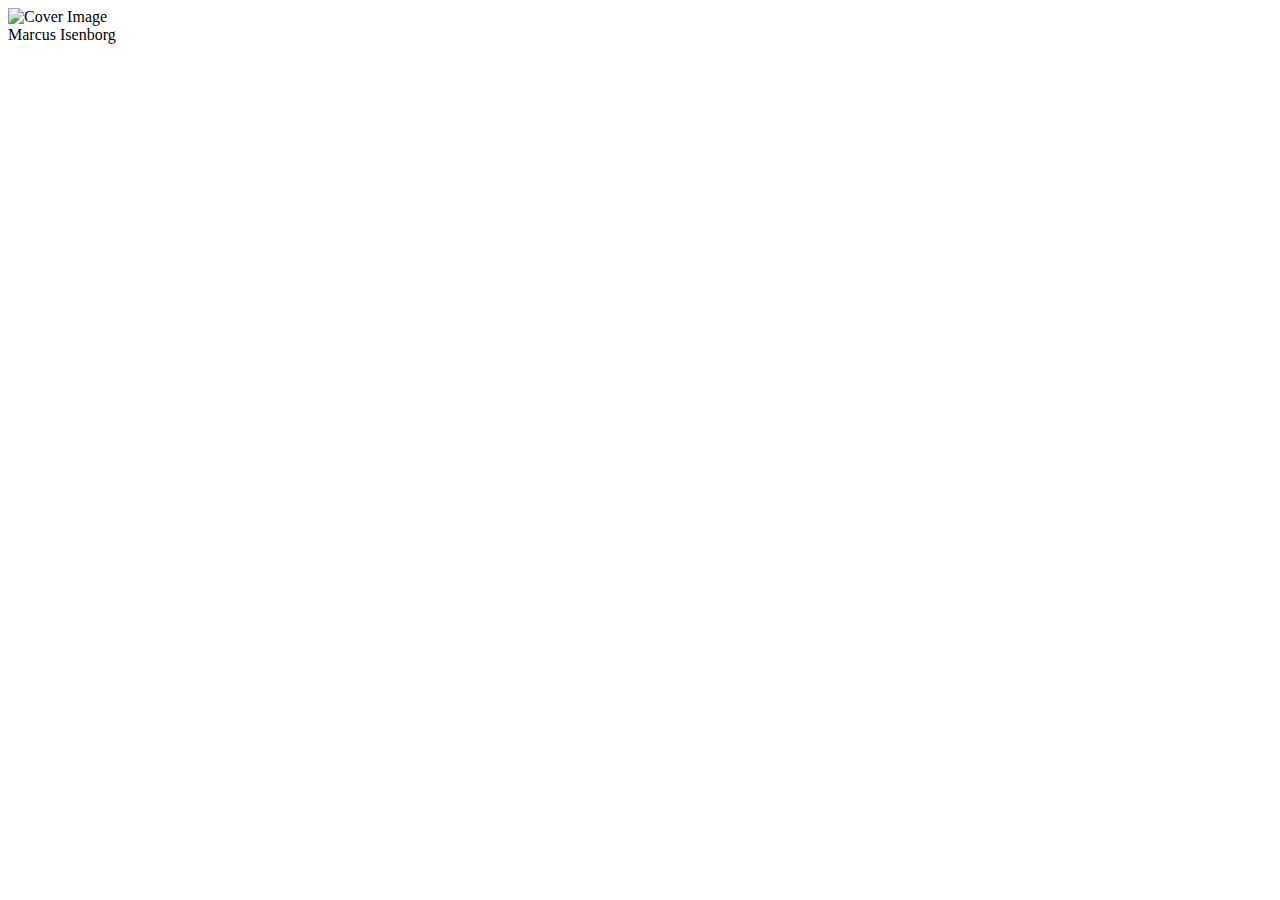
==== index.html @ dbb62a64 "Background image and name" ====
<!DOCTYPE html>
<html>
<head>
    <title>Marcus Isenborg</title>
    <link rel="stylesheet" type="text/css" href="styles.css">
</head>
<body>
    <div class="content">
        <img src="background.jpeg" alt="Cover Image" class="cover-image">
        <div class="name">Marcus Isenborg</div>
        <a href="https://github.com/MackieeDev" target="_blank" rel="noopener noreferrer">
            <div class="github-icon"></div>
        </a>
    </div>
</body>
</html>
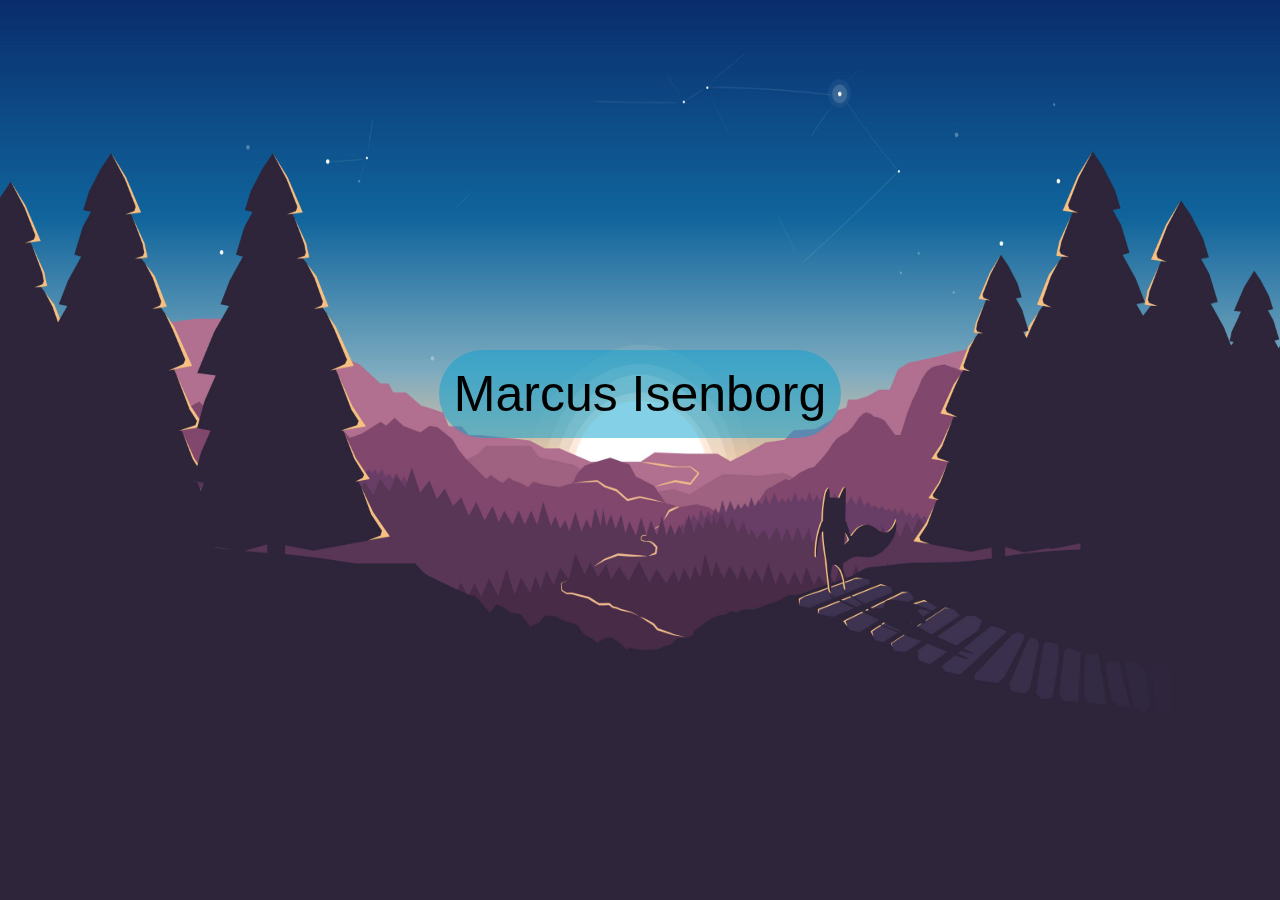
==== commit 4d6574c6: "Fix styles" ====
--- a/index.html
+++ b/index.html
@@ -6,7 +6,7 @@
 </head>
 <body>
     <div class="content">
-        <img src="background.jpeg" alt="Cover Image" class="cover-image">
+        <img src="images/background.jpeg" alt="Cover Image" class="cover-image">
         <div class="name">Marcus Isenborg</div>
         <a href="https://github.com/MackieeDev" target="_blank" rel="noopener noreferrer">
             <div class="github-icon"></div>
--- a/styles.css
+++ b/styles.css
@@ -0,0 +1,33 @@
+body {
+    margin: 0;
+    padding: 0;
+}
+
+.cover-image {
+    position: absolute;
+    top: 0;
+    left: 0;
+    width: 100%;
+    height: 100%;
+    z-index: -1;
+}
+
+.content {
+    display: flex;
+    flex-direction: column;
+    align-items: center;
+    height: 100vh;
+    color: black;
+    font-family: Arial, Helvetica, sans-serif;
+}
+
+.name {
+    background-color: rgba(10, 162, 208, 0.5);
+    border-radius:50px;
+    padding: 15px;
+    font-size: 50px;
+    font-family: Helvetica;
+    margin-top: 350px;
+    margin-bottom: 20px;
+}
+
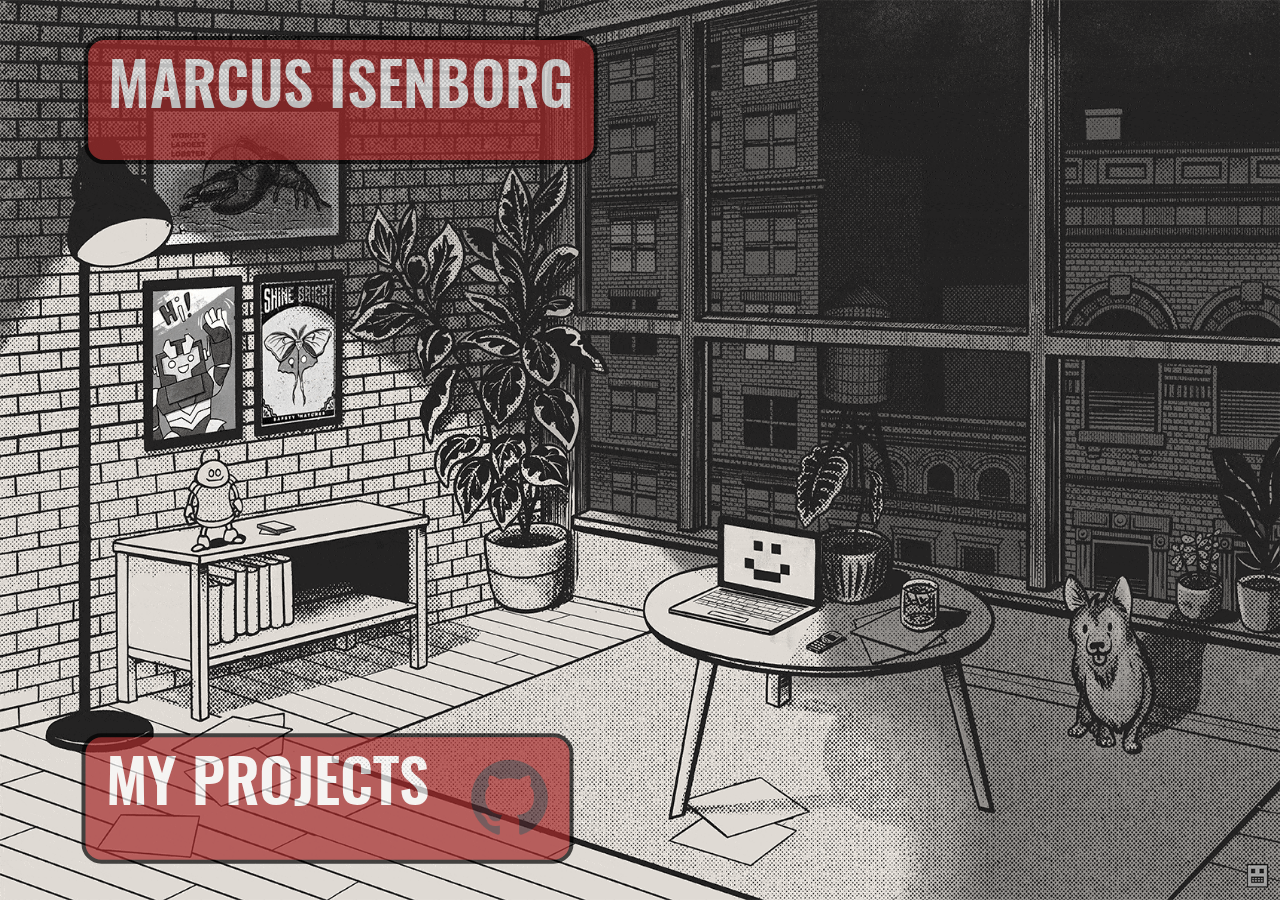
==== commit 604bd953: "changes" ====
--- a/index.html
+++ b/index.html
@@ -2,15 +2,28 @@
 <html>
 <head>
     <title>Marcus Isenborg</title>
-    <link rel="stylesheet" type="text/css" href="styles.css">
+    <link rel="stylesheet" href="styles.css">
 </head>
 <body>
-    <div class="content">
-        <img src="images/background.jpeg" alt="Cover Image" class="cover-image">
-        <div class="name">Marcus Isenborg</div>
-        <a href="https://github.com/MackieeDev" target="_blank" rel="noopener noreferrer">
-            <div class="github-icon"></div>
-        </a>
+    <img src="images/background.gif" alt="Cover Image" class="cover-image">
+    
+    <div class="about-me">
+        <div class="name">MARCUS ISENBORG</div>
+        <div class="details">
+            <p>Currently in university to</p>
+            <p>become a software engineer</p>
+        </div>
+    </div>
+    <div class="my-projects">
+        <div class="title">MY PROJECTS</div> 
+        <div class="github">
+            <a href="https://github.com/Isenborg" target="_blank" rel="noopener noreferrer">
+                <img src="images/github-mark.png" alt="GitHub">
+            </a>
+        </div>
+    </div>
+
+    <div class="icons">
     </div>
 </body>
 </html>
--- a/styles.css
+++ b/styles.css
@@ -1,7 +1,101 @@
+
+@font-face {
+    font-family: 'oswald';
+    src: url(fonts/oswald-demibold-webfont.woff2) format('truetype');
+}
+
 body {
     margin: 0;
     padding: 0;
+    font-family: 'oswald';
 }
+
+
+.about-me {
+    opacity: 0.7;
+    font-family: 'oswald';
+    position: absolute;
+    margin: 20px;
+    background-color: brown;
+    border-radius: 25px;
+    border: 5px solid black;
+    display: inline-block;
+    height: 150px;
+    transition: display 0.5s ease, transform 0.5s ease, height 0.5s, opacity 0.5s ease-in-out;
+}
+
+
+.about-me .name {
+    font-size: 75px;
+    font-family: 'oswald', sans-serif;
+    padding: 25px;
+    color: white;
+}
+
+.about-me .details {
+    font-style: oblique;
+    font-size: 30px;
+    margin: 20px;
+    opacity: 0;
+    transition: opacity 0.5s;
+}
+
+
+.about-me:not(:hover) {
+    transform: scale(0.8);
+}
+
+.about-me:hover .details{
+    opacity: 1;
+}
+
+.about-me:hover {
+    height: 350px;
+    opacity: 1;
+}
+
+.my-projects {
+    opacity: 0.7;
+    position: absolute;
+    bottom: 0px;
+    left: 0px;
+    background-color: brown;
+    border-radius: 25px;
+    border: 5px solid black;
+    display: flex;
+    align-items: flex-start;
+    margin: 20px;
+    transition: transform 0.5s ease, opacity 0.5s;
+
+}
+
+.my-projects .title {
+    flex-grow: 1;
+    font-size: 75px;
+    font-family: 'oswald', sans-serif;
+    padding: 25px;
+    color: white;
+}
+
+.my-projects:not(:hover) {
+    transform: scale(0.8);
+}
+
+.my-projects img {
+    width: 100px;
+    margin: 25px;
+    opacity: 0.7;
+}
+
+.my-projects img:hover {
+    opacity: 1;
+}
+
+.my-projects:hover {
+    opacity: 1;
+}
+
+
 
 .cover-image {
     position: absolute;
@@ -12,22 +106,3 @@
     z-index: -1;
 }
 
-.content {
-    display: flex;
-    flex-direction: column;
-    align-items: center;
-    height: 100vh;
-    color: black;
-    font-family: Arial, Helvetica, sans-serif;
-}
-
-.name {
-    background-color: rgba(10, 162, 208, 0.5);
-    border-radius:50px;
-    padding: 15px;
-    font-size: 50px;
-    font-family: Helvetica;
-    margin-top: 350px;
-    margin-bottom: 20px;
-}
-
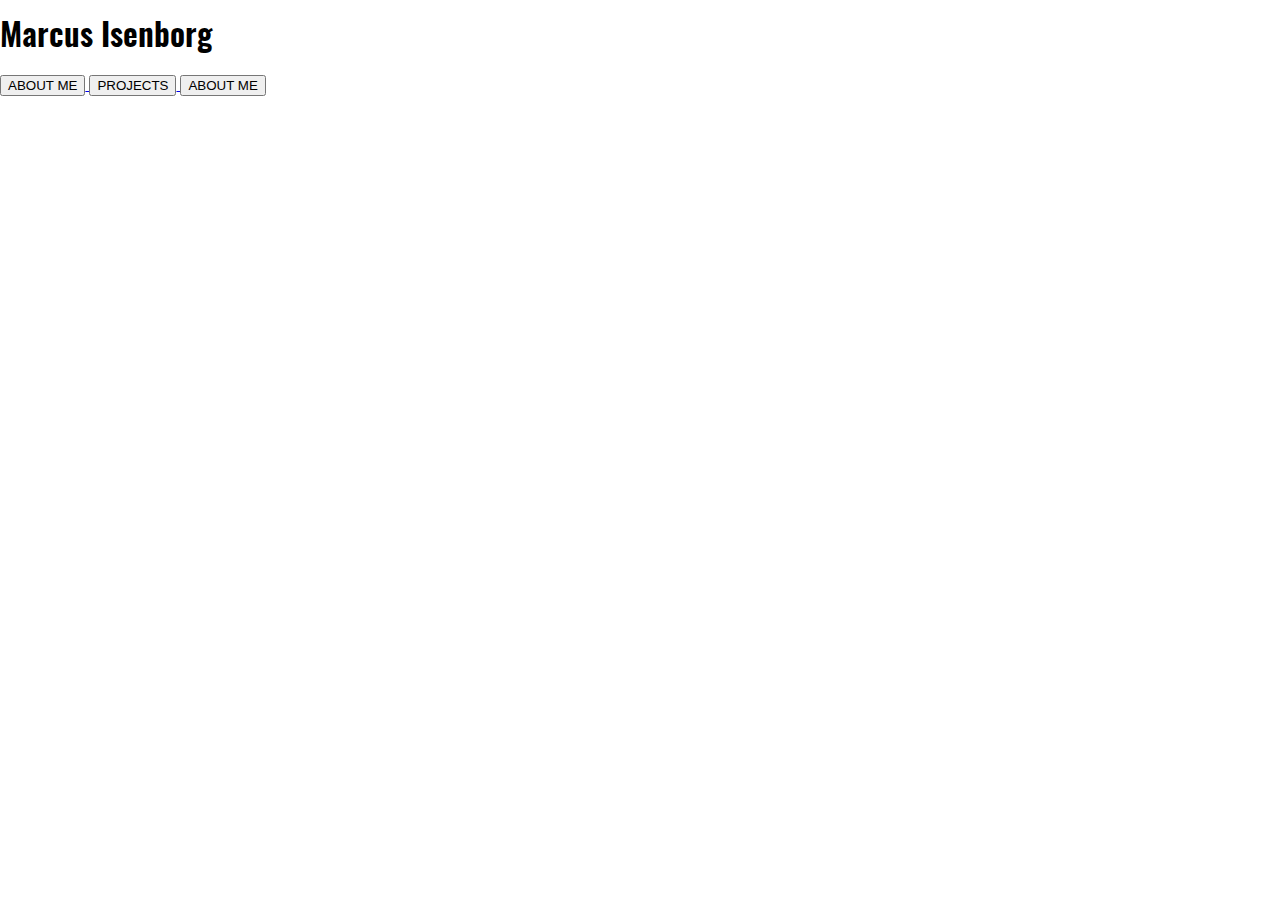
==== commit 3bd6f82d: "..." ====
--- a/index.html
+++ b/index.html
@@ -3,27 +3,26 @@
 <head>
     <title>Marcus Isenborg</title>
     <link rel="stylesheet" href="styles.css">
+    
 </head>
+
 <body>
-    <img src="images/background.gif" alt="Cover Image" class="cover-image">
+    <script src="title.js"></script>
+    <div class="header" id="header">
+        <h1 id="title">Marcus Isenborg</h1>    
+    </div>
+    <div class="button-container">
+        <a href="about.html">
+            <button type="button">ABOUT ME</button>
+        </a>
+        <a href="projects.html">
+            <button type="button">PROJECTS</button>
+        </a>
+        <a href="about.html">
+            <button type="button">ABOUT ME</button>
+        </a>
+    </div>
     
-    <div class="about-me">
-        <div class="name">MARCUS ISENBORG</div>
-        <div class="details">
-            <p>Currently in university to</p>
-            <p>become a software engineer</p>
-        </div>
-    </div>
-    <div class="my-projects">
-        <div class="title">MY PROJECTS</div> 
-        <div class="github">
-            <a href="https://github.com/Isenborg" target="_blank" rel="noopener noreferrer">
-                <img src="images/github-mark.png" alt="GitHub">
-            </a>
-        </div>
-    </div>
+</body>
 
-    <div class="icons">
-    </div>
-</body>
 </html>
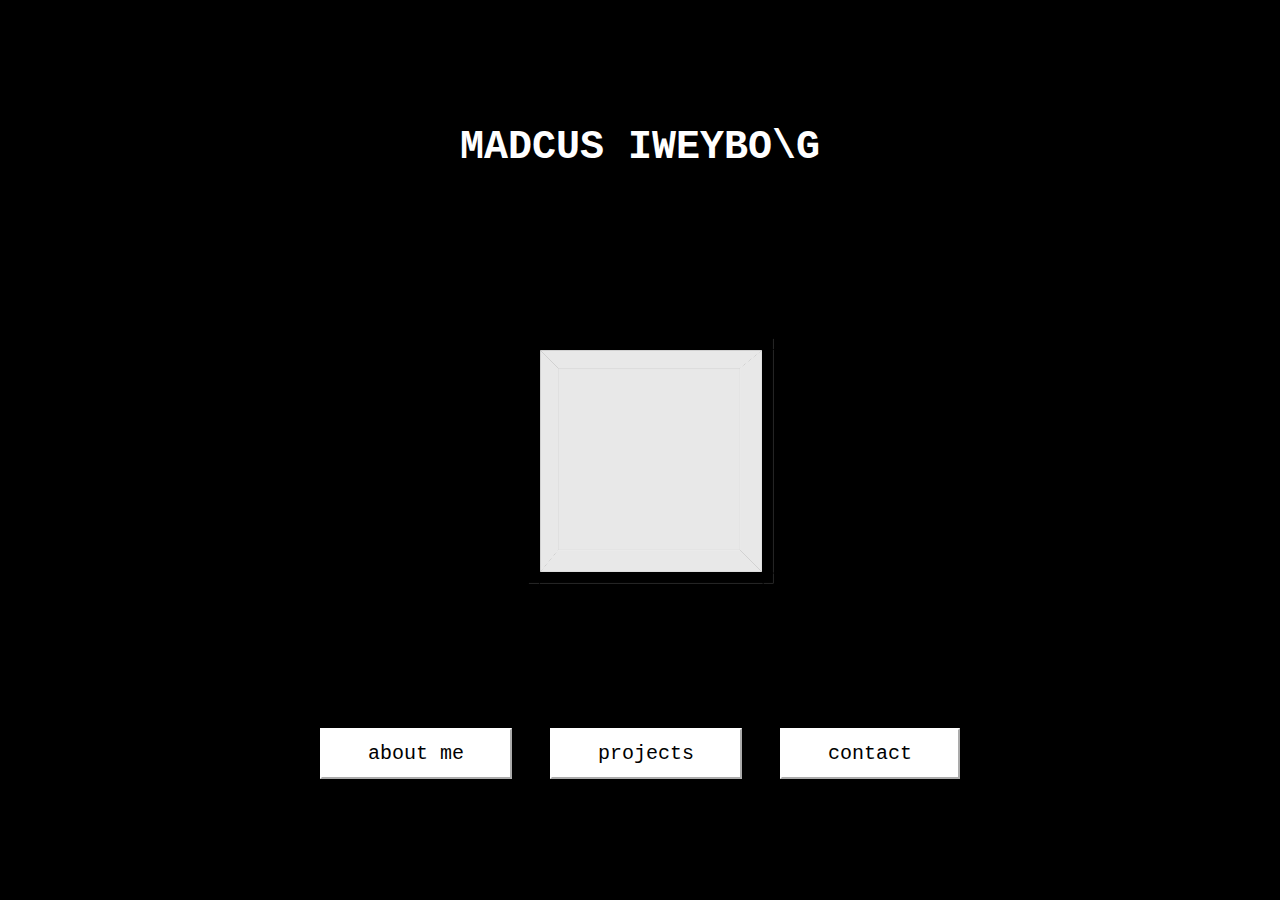
==== commit af0ee61f: "added video-player" ====
--- a/index.html
+++ b/index.html
@@ -11,15 +11,26 @@
     <div class="header" id="header">
         <h1 id="title">Marcus Isenborg</h1>    
     </div>
+
+    <div class="spinning-cube">
+        <div class="cube">
+            <div class="face front"></div>
+            <div class="face back"></div>
+            <div class="face left"></div>
+            <div class="face right"></div>
+            <div class="face top"></div>
+            <div class="face bottom"></div>
+        </div>
+    </div>
     <div class="button-container">
         <a href="about.html">
-            <button type="button">ABOUT ME</button>
+            <button class="bn-32 bn32">about me</button>
         </a>
         <a href="projects.html">
-            <button type="button">PROJECTS</button>
+            <button class="bn-32 bn32">projects</button>
         </a>
-        <a href="about.html">
-            <button type="button">ABOUT ME</button>
+        <a href="contact.html">
+            <button class="bn-32 bn32">contact</button>
         </a>
     </div>
     
--- a/styles.css
+++ b/styles.css
@@ -1,108 +1,115 @@
+body {
+    background-color: black;
 
-@font-face {
-    font-family: 'oswald';
-    src: url(fonts/oswald-demibold-webfont.woff2) format('truetype');
+
+    font-family: 'Courier New', Courier, monospace;
+
 }
 
-body {
-    margin: 0;
-    padding: 0;
-    font-family: 'oswald';
+.header {
+    position: absolute;
+    top: 10vh;
+    left: 50%;
+    background-repeat: no-repeat;
+    background-position: center;
+    background-size:auto;
+
+    transform: translateX(-50%);
+    border-radius: 10px;
+
+    width: 95%;
+    height: 80vh;
+
+
+    display: flex;
+    justify-content: center;
+    text-align: center;
+
+    position: relative;
 }
 
 
-.about-me {
-    opacity: 0.7;
-    font-family: 'oswald';
+.header h1{
+    font-family: 'Courier New', Courier, monospace;
+    font-size: 40px;
+    font-weight: 800;
     position: absolute;
-    margin: 20px;
-    background-color: brown;
-    border-radius: 25px;
-    border: 5px solid black;
-    display: inline-block;
-    height: 150px;
-    transition: display 0.5s ease, transform 0.5s ease, height 0.5s, opacity 0.5s ease-in-out;
-}
+    color: white;
 
-
-.about-me .name {
-    font-size: 75px;
-    font-family: 'oswald', sans-serif;
-    padding: 25px;
-    color: white;
-}
-
-.about-me .details {
-    font-style: oblique;
-    font-size: 30px;
-    margin: 20px;
-    opacity: 0;
-    transition: opacity 0.5s;
-}
-
-
-.about-me:not(:hover) {
-    transform: scale(0.8);
-}
-
-.about-me:hover .details{
-    opacity: 1;
-}
-
-.about-me:hover {
-    height: 350px;
-    opacity: 1;
-}
-
-.my-projects {
-    opacity: 0.7;
-    position: absolute;
-    bottom: 0px;
-    left: 0px;
-    background-color: brown;
-    border-radius: 25px;
-    border: 5px solid black;
-    display: flex;
-    align-items: flex-start;
-    margin: 20px;
-    transition: transform 0.5s ease, opacity 0.5s;
-
-}
-
-.my-projects .title {
-    flex-grow: 1;
-    font-size: 75px;
-    font-family: 'oswald', sans-serif;
-    padding: 25px;
-    color: white;
-}
-
-.my-projects:not(:hover) {
-    transform: scale(0.8);
-}
-
-.my-projects img {
-    width: 100px;
-    margin: 25px;
-    opacity: 0.7;
-}
-
-.my-projects img:hover {
-    opacity: 1;
-}
-
-.my-projects:hover {
-    opacity: 1;
 }
 
 
 
-.cover-image {
+.bn32 {
+    font-family: 'Courier New', Courier, monospace;
+    border-color: #ffffff;
+    padding: 0.6em 2.3em;
+    cursor: pointer;
+    font-size: 20px;
+    color: #000000;
+    background-image: linear-gradient(45deg, #ffffff 50%, #000000 50%);
+    background-position: 25%;
+    background-size: 400%;
+    -webkit-transition: background 500ms ease-in-out, color 500ms ease-in-out;
+    transition: background 500ms ease-in-out, color 500ms ease-in-out;
+  }
+  
+  .bn32:hover {
+    color: #ffffff;
+    background-position: 100%;
+  }
+
+
+
+
+.button-container {
     position: absolute;
-    top: 0;
-    left: 0;
-    width: 100%;
-    height: 100%;
-    z-index: -1;
+    left: 50%;
+    transform: translateX(-50%);
+    width: 50%;
+    height: 100px;
+
+    display: flex;
+    justify-content: space-between;
 }
 
+
+.spinning-cube {
+    position: absolute;
+    top: 50%;
+    left: 50%;
+    transform: translate(-50%, -50%);
+    perspective: 1000px;
+}
+
+.cube {
+    position: relative;
+    width: 200px;
+    height: 200px;
+    transform-style: preserve-3d;
+    animation: spin 10s linear infinite;
+}
+
+.face {
+    position: absolute;
+    width: 200px;
+    height: 200px;
+    background: rgba(255, 255, 255, 0.7);
+    border: 10px solid #000;
+}
+
+.face.front  { transform: rotateY(0deg) translateZ(100px); }
+.face.back   { transform: rotateY(180deg) translateZ(100px); }
+.face.left   { transform: rotateY(-90deg) translateZ(100px); }
+.face.right  { transform: rotateY(90deg) translateZ(100px); }
+.face.top    { transform: rotateX(90deg) translateZ(100px); }
+.face.bottom { transform: rotateX(-90deg) translateZ(100px); }
+
+@keyframes spin {
+    0% {
+        transform: rotateX(0deg) rotateY(0deg);
+    }
+    100% {
+        transform: rotateX(360deg) rotateY(360deg);
+    }
+}